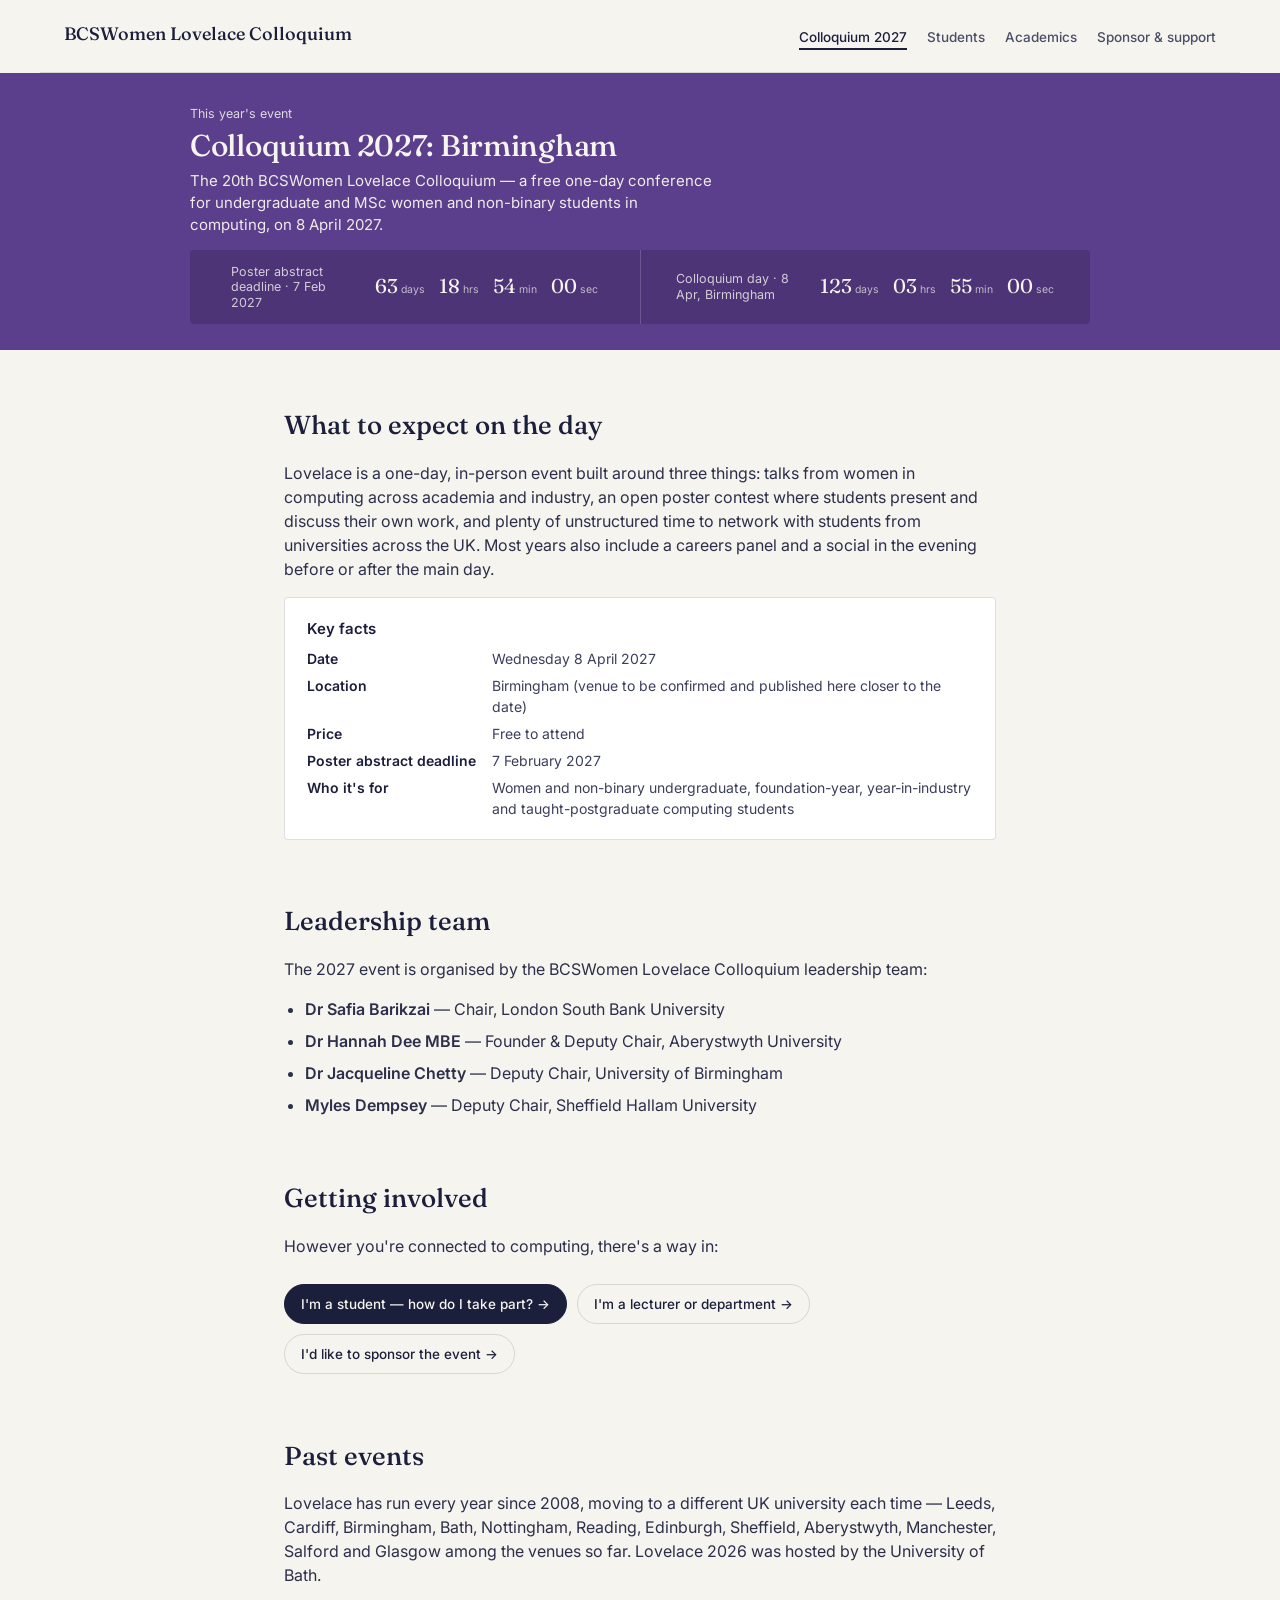
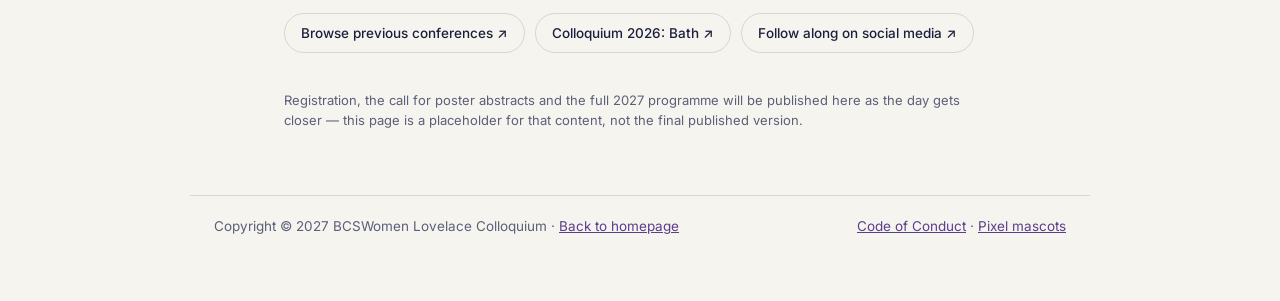
==== 2027/index.html @ 4e27e751 "Add Lovelace Colloquium site and GitHub Pages deployment Publishes the static site (homepage plus th" ====
<!DOCTYPE html>
<html lang="en">
<head>
<meta charset="UTF-8">
<meta name="viewport" content="width=device-width, initial-scale=1.0">
<title>Colloquium 2027: Birmingham — BCSWomen Lovelace Colloquium</title>
<link rel="stylesheet" href="../assets/site.css">
</head>
<body>

  <header class="site-nav">
    <a class="wordmark" href="../">BCSWomen Lovelace Colloquium</a>
    <nav>
      <ul>
        <li><a href="../2027/" aria-current="page">Colloquium 2027</a></li>
        <li><a href="../students/">Students</a></li>
        <li><a href="../academics/">Academics</a></li>
        <li><a href="../sponsor/">Sponsor &amp; support</a></li>
      </ul>
    </nav>
  </header>

  <section class="hero hero-violet">
    <div class="hero-inner">
      <p class="kicker">This year's event</p>
      <h1>Colloquium 2027: Birmingham</h1>
      <p class="intro">The 20th BCSWomen Lovelace Colloquium — a free one-day conference for undergraduate and MSc women and non-binary students in computing, on 8 April 2027.</p>

      <div class="countdown-row" aria-label="Key dates">
        <div class="countdown" data-target="2027-02-07T23:59:00">
          <p class="countdown-label">Poster abstract deadline · 7 Feb 2027</p>
          <div class="countdown-clock">
            <div class="clock-unit"><span class="clock-num" data-unit="days">–</span><span class="clock-name">days</span></div>
            <div class="clock-unit"><span class="clock-num" data-unit="hours">–</span><span class="clock-name">hrs</span></div>
            <div class="clock-unit"><span class="clock-num" data-unit="minutes">–</span><span class="clock-name">min</span></div>
            <div class="clock-unit"><span class="clock-num" data-unit="seconds">–</span><span class="clock-name">sec</span></div>
          </div>
        </div>
        <div class="countdown" data-target="2027-04-08T09:00:00">
          <p class="countdown-label">Colloquium day · 8 Apr, Birmingham</p>
          <div class="countdown-clock">
            <div class="clock-unit"><span class="clock-num" data-unit="days">–</span><span class="clock-name">days</span></div>
            <div class="clock-unit"><span class="clock-num" data-unit="hours">–</span><span class="clock-name">hrs</span></div>
            <div class="clock-unit"><span class="clock-num" data-unit="minutes">–</span><span class="clock-name">min</span></div>
            <div class="clock-unit"><span class="clock-num" data-unit="seconds">–</span><span class="clock-name">sec</span></div>
          </div>
        </div>
      </div>
    </div>
  </section>

  <main class="prose">

    <h2>What to expect on the day</h2>
    <p>Lovelace is a one-day, in-person event built around three things: talks from women in computing across academia and industry, an open poster contest where students present and discuss their own work, and plenty of unstructured time to network with students from universities across the UK. Most years also include a careers panel and a social in the evening before or after the main day.</p>

    <div class="fact-card">
      <h3>Key facts</h3>
      <dl>
        <dt>Date</dt><dd>Wednesday 8 April 2027</dd>
        <dt>Location</dt><dd>Birmingham (venue to be confirmed and published here closer to the date)</dd>
        <dt>Price</dt><dd>Free to attend</dd>
        <dt>Poster abstract deadline</dt><dd>7 February 2027</dd>
        <dt>Who it's for</dt><dd>Women and non-binary undergraduate, foundation-year, year-in-industry and taught-postgraduate computing students</dd>
      </dl>
    </div>

    <h2>Leadership team</h2>
    <p>The 2027 event is organised by the BCSWomen Lovelace Colloquium leadership team:</p>
    <ul>
      <li><strong>Dr Safia Barikzai</strong> — Chair, London South Bank University</li>
      <li><strong>Dr Hannah Dee MBE</strong> — Founder &amp; Deputy Chair, Aberystwyth University</li>
      <li><strong>Dr Jacqueline Chetty</strong> — Deputy Chair, University of Birmingham</li>
      <li><strong>Myles Dempsey</strong> — Deputy Chair, Sheffield Hallam University</li>
    </ul>

    <h2>Getting involved</h2>
    <p>However you're connected to computing, there's a way in:</p>
    <div class="cta-row">
      <a class="cta-chip" href="../students/">I'm a student — how do I take part? →</a>
      <a class="cta-chip outline" href="../academics/">I'm a lecturer or department →</a>
      <a class="cta-chip outline" href="../sponsor/">I'd like to sponsor the event →</a>
    </div>

    <h2>Past events</h2>
    <p>Lovelace has run every year since 2008, moving to a different UK university each time — Leeds, Cardiff, Birmingham, Bath, Nottingham, Reading, Edinburgh, Sheffield, Aberystwyth, Manchester, Salford and Glasgow among the venues so far. Lovelace 2026 was hosted by the University of Bath.</p>
    <div class="cta-row">
      <a class="cta-chip outline" href="https://bcswomenlovelace.bcs.org/?page_id=36">Browse previous conferences ↗</a>
      <a class="cta-chip outline" href="https://bcswomenlovelace.bcs.org/?page_id=863">Colloquium 2026: Bath ↗</a>
      <a class="cta-chip outline" href="https://linktr.ee/bcswomenlovelace">Follow along on social media ↗</a>
    </div>

    <p style="font-size:13px; color:#5C5F78;">Registration, the call for poster abstracts and the full 2027 programme will be published here as the day gets closer — this page is a placeholder for that content, not the final published version.</p>

  </main>

  <footer class="footer-strip">
    <span>Copyright © 2027 BCSWomen Lovelace Colloquium · <a href="../">Back to homepage</a></span>
    <span><a href="https://bcswomenlovelace.bcs.org/?page_id=8">Code of Conduct</a> · <a href="https://bcswomenlovelace.bcs.org/?page_id=621">Pixel mascots</a></span>
  </footer>

  <script src="../assets/site.js"></script>
</body>
</html>
---- assets/site.css ----
/* =========================================================================
   BCSWomen Lovelace Colloquium — shared stylesheet for the standalone
   subpages (2027 / students / academics / sponsor).

   The homepage (index.html) keeps its own inline <style> block exactly as
   already approved — this file is not loaded there, so nothing about the
   homepage changes by this file existing. It exists so the four subpages
   share one design system instead of each repeating ~300 lines of CSS,
   and so a future edit to a shared component (nav, footer, cta chips)
   only has to happen once. In WordPress this maps directly onto
   Appearance → Customize → Additional CSS, with each page's own content
   pasted in as a Custom HTML block — the split the homepage's own notes
   already recommended.
   ========================================================================= */

@import url('https://fonts.googleapis.com/css2?family=Fraunces:opsz,wght@9..144,400;9..144,500;9..144,600&family=Inter:wght@400;500;600;700&display=swap');

:root{
  --ink:#1B1F3B;
  --paper:#F6F4EF;
  --coral:#E4536D;
  --teal:#187F7A;
  --violet:#5B3E8C;
  --gold:#D69A2D;
  --line: rgba(27,31,59,0.14);
}

*{box-sizing:border-box;}
html,body{margin:0;padding:0;}
body{
  background:var(--paper);
  color:var(--ink);
  font-family:'Inter',system-ui,sans-serif;
  line-height:1.5;
}
h1,h2,h3{
  font-family:'Fraunces',Georgia,serif;
  font-weight:500;
  margin:0;
}
a{color:inherit;}
img{max-width:100%;}

/* ---- site nav: slim bar shared by every subpage — wordmark links home,
   the other three destinations sit on the right so a visitor who lands
   directly on, say, /sponsor/ can still get anywhere else on the site
   without going back through the homepage first. ---- */
.site-nav{
  max-width:min(94vw, 1200px);
  margin:0 auto;
  padding:20px 24px;
  display:flex;
  align-items:center;
  justify-content:space-between;
  gap:16px;
  flex-wrap:wrap;
  border-bottom:1px solid var(--line);
}
.site-nav .wordmark{
  font-family:'Fraunces',Georgia,serif;
  font-size:18px;
  font-weight:500;
  color:var(--ink);
  text-decoration:none;
}
.site-nav .wordmark span{opacity:0.55; font-family:'Inter',sans-serif; font-size:12.5px; font-weight:500; margin-left:8px;}
.site-nav ul{
  list-style:none;
  display:flex;
  gap:20px;
  margin:0;
  padding:0;
  flex-wrap:wrap;
}
.site-nav a{
  font-size:13.5px;
  font-weight:500;
  text-decoration:none;
  color:#4A4E68;
  border-bottom:2px solid transparent;
  padding-bottom:3px;
}
.site-nav a:hover{color:var(--ink);}
.site-nav a[aria-current="page"]{color:var(--ink); border-bottom-color:currentColor;}

/* ---- hero band: one per page, coloured to match that page's tile on
   the homepage, so the click from card → page feels continuous rather
   than landing somewhere visually unrelated. ---- */
.hero{
  padding:clamp(22px,3.5vw,32px) 24px clamp(18px,3vw,26px);
  color:var(--paper);
}
.hero-inner{
  max-width:min(94vw, 900px);
  margin:0 auto;
}
.hero .kicker{
  font-size:12.5px;
  opacity:0.85;
  margin:0 0 5px;
}
.hero h1{
  font-size:clamp(21px,3.2vw,30px);
  line-height:1.12;
  letter-spacing:-0.01em;
  max-width:24ch;
}
.hero .intro{
  font-size:clamp(13px,1.5vw,15px);
  line-height:1.45;
  max-width:58ch;
  margin:8px 0 0;
  opacity:0.96;
}
.hero-coral{background:var(--coral);}
.hero-violet{background:var(--violet);}
.hero-teal{background:var(--teal);}
.hero-gold{background:var(--gold); color:var(--ink);}

/* ---- countdown row (reused from the homepage, unchanged) — only the
   2027 page currently uses this, sitting inside its hero. ---- */
.countdown-row{
  margin-top:14px;
  background:rgba(0,0,0,0.16);
  border-radius:4px;
  display:flex;
  flex-wrap:wrap;
}
.countdown{
  display:flex;
  align-items:center;
  justify-content:center;
  flex:1 1 0;
  gap:clamp(10px,2vw,16px);
  padding:clamp(10px,2vw,14px) clamp(16px,3vw,28px);
  border-right:1px solid rgba(255,255,255,0.18);
}
.countdown:last-child{border-right:none;}
.countdown-label{
  margin:0;
  font-size:clamp(11px,1.8vw,12.5px);
  opacity:0.8;
  max-width:16ch;
  line-height:1.25;
}
.countdown-clock{display:flex; gap:clamp(8px,1.8vw,14px);}
.clock-unit{display:flex; align-items:baseline; gap:3px; min-width:0;}
.clock-num{
  font-family:'Fraunces',Georgia,serif;
  font-variant-numeric:tabular-nums;
  font-size:clamp(16px,2.6vw,20px);
  line-height:1;
}
.clock-name{font-size:clamp(9.5px,1.6vw,10.5px); opacity:0.7;}
.countdown.is-past .countdown-clock{display:none;}
.countdown.is-past .countdown-label::after{content:" — closed"; opacity:0.8;}
@media (max-width:600px){
  .countdown-row{flex-direction:column;}
  .countdown{border-right:none; border-bottom:1px solid rgba(255,255,255,0.18); justify-content:space-between;}
  .countdown:last-child{border-bottom:none;}
}

/* ---- prose: the actual page content, centred to a comfortable reading
   width regardless of how wide the browser gets. ---- */
main.prose{
  max-width:min(94vw, 760px);
  margin:0 auto;
  padding:clamp(36px,6vw,56px) 24px 8px;
}
main.prose h2{
  font-size:clamp(21px,3vw,26px);
  margin:2.4em 0 0.6em;
}
main.prose h2:first-child{margin-top:0;}
main.prose h3{
  font-family:'Inter',system-ui,sans-serif;
  font-size:15px;
  font-weight:600;
  margin:1.6em 0 0.5em;
}
main.prose p{margin:0 0 1em; color:#2C2F4A;}
main.prose ul, main.prose ol{margin:0 0 1.2em; padding-left:1.3em; color:#2C2F4A;}
main.prose li{margin-bottom:0.5em;}
main.prose a{color:var(--violet); text-decoration:underline; text-underline-offset:2px;}
main.prose a:hover{color:var(--ink);}
main.prose strong{font-weight:600;}

/* ---- fact card: a bordered box for compact "key facts" info — dates,
   eligibility, etc — that doesn't want to be prose paragraphs. ---- */
.fact-card{
  border:1px solid var(--line);
  border-radius:4px;
  padding:20px 22px;
  margin:0 0 1.6em;
  background:#fff;
}
.fact-card h3{margin-top:0 !important;}
.fact-card dl{display:grid; grid-template-columns:auto 1fr; gap:6px 16px; margin:0; font-size:14px;}
.fact-card dt{font-weight:600; color:var(--ink); white-space:nowrap;}
.fact-card dd{margin:0; color:#3B3F5C;}

/* ---- cta chips: small pill links used for "where to go next" rows,
   the same visual language as the homepage tiles' underlined links but
   styled as standalone buttons since they're not sitting on a colour
   background here. ---- */
.cta-row{
  display:flex;
  flex-wrap:wrap;
  gap:10px;
  margin:1.6em 0 2.4em;
}
.cta-chip{
  display:inline-flex;
  align-items:center;
  gap:6px;
  padding:9px 16px;
  border-radius:100px;
  background:var(--ink);
  color:var(--paper) !important;
  font-size:13.5px;
  font-weight:500;
  text-decoration:none !important;
  border:1px solid var(--ink);
}
.cta-chip:hover{background:#2C2F4A;}
.cta-chip.outline{
  background:transparent;
  color:var(--ink) !important;
  border-color:var(--line);
}
.cta-chip.outline:hover{border-color:var(--ink);}
.cta-chip.is-disabled{
  background:transparent;
  color:#8A8D9E !important;
  border-color:var(--line);
  cursor:default;
}
.cta-chip.is-disabled:hover{background:transparent;}

/* ---- sponsor / partner name list — plain wrapped chips used on the
   sponsor and academics pages to list universities/companies without
   needing real logo assets yet. ---- */
.name-list{
  display:flex;
  flex-wrap:wrap;
  gap:8px;
  margin:0 0 1.6em;
  padding:0;
  list-style:none;
}
.name-list li{
  margin:0;
  padding:6px 12px;
  border:1px solid var(--line);
  border-radius:100px;
  font-size:13px;
  color:#3B3F5C;
  background:#fff;
}

/* ---- fundraiser callout: a prominent boxed banner for the live GoFundMe,
   used on the sponsor page above the fold so it reads as a real, active
   way to give right now rather than competing with the "coming soon"
   official donation chip. ---- */
.fundraiser-callout{
  display:flex;
  align-items:center;
  justify-content:space-between;
  gap:20px;
  flex-wrap:wrap;
  background:var(--gold);
  color:var(--ink);
  border-radius:8px;
  padding:22px 26px;
  margin:0 0 2.2em;
}
.fundraiser-kicker{
  margin:0 0 2px;
  font-size:12.5px;
  font-weight:600;
  text-transform:uppercase;
  letter-spacing:0.04em;
  opacity:0.75;
}
.fundraiser-callout-text h2{
  margin:0 0 6px !important;
  font-size:clamp(19px,2.6vw,23px) !important;
}
.fundraiser-callout-text p{
  margin:0;
  color:var(--ink);
  font-size:14px;
  max-width:52ch;
}
.fundraiser-callout-cta{
  display:inline-flex;
  align-items:center;
  gap:6px;
  flex-shrink:0;
  background:var(--ink);
  color:var(--paper) !important;
  padding:11px 22px;
  border-radius:100px;
  font-size:14px;
  font-weight:600;
  text-decoration:none !important;
  white-space:nowrap;
}
.fundraiser-callout-cta:hover{background:#2C2F4A;}
@media (max-width:480px){
  .fundraiser-callout{padding:18px 20px;}
  .fundraiser-callout-cta{width:100%; justify-content:center;}
}

/* ---- footer strip (matches the homepage's footer-strip exactly) ---- */
.footer-strip{
  max-width:min(94vw, 900px);
  margin:44px auto 64px;
  padding:20px 24px 0;
  display:flex;
  justify-content:space-between;
  flex-wrap:wrap;
  gap:16px;
  font-size:13.5px;
  color:#5C5F78;
  border-top:1px solid var(--line);
}
.footer-strip a{color:var(--violet);}
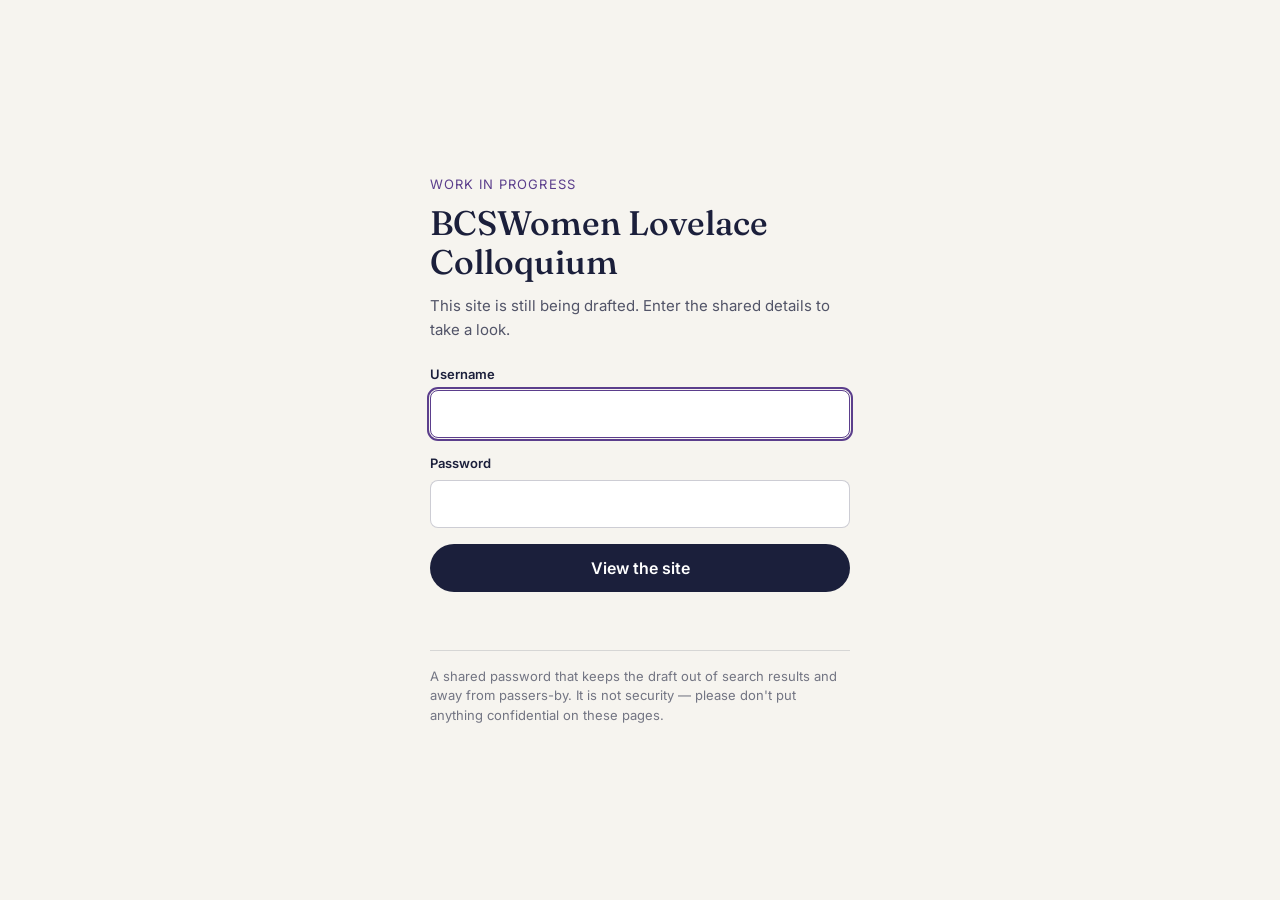
==== commit 37fa431d: "Put the draft behind a shared-password splash screen Adds a splash screen asking for a username and " ====
--- a/2027/index.html
+++ b/2027/index.html
@@ -3,6 +3,8 @@
 <head>
 <meta charset="UTF-8">
 <meta name="viewport" content="width=device-width, initial-scale=1.0">
+<meta name="robots" content="noindex, nofollow">
+<script src="../assets/gate.js"></script>
 <title>Colloquium 2027: Birmingham — BCSWomen Lovelace Colloquium</title>
 <link rel="stylesheet" href="../assets/site.css">
 </head>
